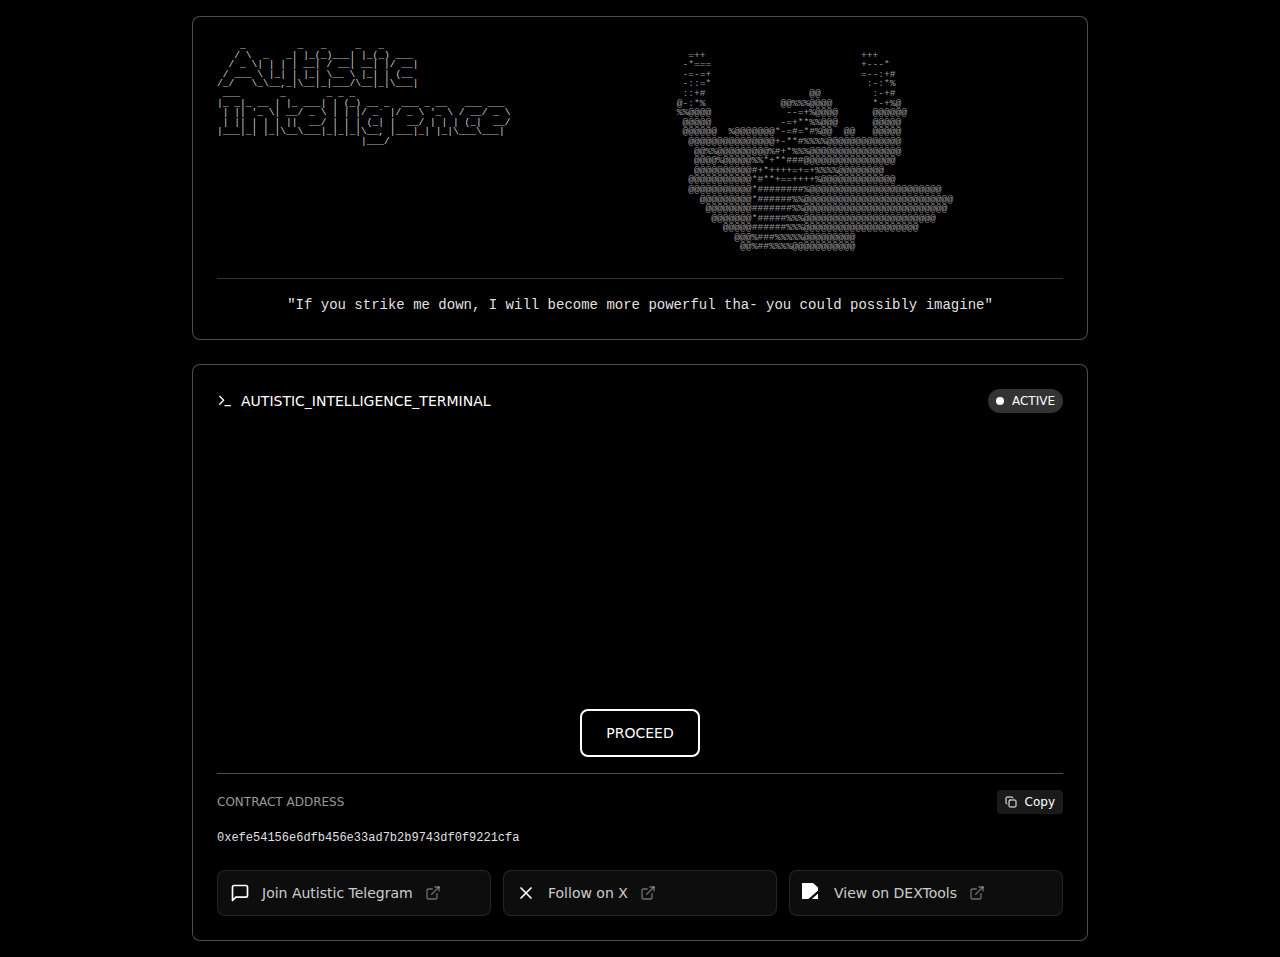
==== www.autisticintelligence.me/index.html @ dc9349f8 "Add files via upload" ====
<!doctype html><html lang="en">
<!-- Mirrored from www.autisticintelligence.me/ by HTTrack Website Copier/3.x [XR&CO'2014], Sat, 09 Nov 2024 13:40:44 GMT -->
<!-- Added by HTTrack --><meta http-equiv="content-type" content="text/html;charset=utf-8" /><!-- /Added by HTTrack -->
<head><meta charset="utf-8"/><meta name="viewport" content="width=device-width,initial-scale=1"/><title>Autistic Intelligence</title><script defer="defer" src="static/js/main.6fc923ce.js"></script><link href="static/css/main.38b17f6d.css" rel="stylesheet"></head><body><div id="root"></div></body>
<!-- Mirrored from www.autisticintelligence.me/ by HTTrack Website Copier/3.x [XR&CO'2014], Sat, 09 Nov 2024 13:40:45 GMT -->
</html>
---- www.autisticintelligence.me/static/css/main.38b17f6d.css ----
*,::backdrop,:after,:before{--tw-border-spacing-x:0;--tw-border-spacing-y:0;--tw-translate-x:0;--tw-translate-y:0;--tw-rotate:0;--tw-skew-x:0;--tw-skew-y:0;--tw-scale-x:1;--tw-scale-y:1;--tw-pan-x: ;--tw-pan-y: ;--tw-pinch-zoom: ;--tw-scroll-snap-strictness:proximity;--tw-gradient-from-position: ;--tw-gradient-via-position: ;--tw-gradient-to-position: ;--tw-ordinal: ;--tw-slashed-zero: ;--tw-numeric-figure: ;--tw-numeric-spacing: ;--tw-numeric-fraction: ;--tw-ring-inset: ;--tw-ring-offset-width:0px;--tw-ring-offset-color:#fff;--tw-ring-color:#3b82f680;--tw-ring-offset-shadow:0 0 #0000;--tw-ring-shadow:0 0 #0000;--tw-shadow:0 0 #0000;--tw-shadow-colored:0 0 #0000;--tw-blur: ;--tw-brightness: ;--tw-contrast: ;--tw-grayscale: ;--tw-hue-rotate: ;--tw-invert: ;--tw-saturate: ;--tw-sepia: ;--tw-drop-shadow: ;--tw-backdrop-blur: ;--tw-backdrop-brightness: ;--tw-backdrop-contrast: ;--tw-backdrop-grayscale: ;--tw-backdrop-hue-rotate: ;--tw-backdrop-invert: ;--tw-backdrop-opacity: ;--tw-backdrop-saturate: ;--tw-backdrop-sepia: ;--tw-contain-size: ;--tw-contain-layout: ;--tw-contain-paint: ;--tw-contain-style: }/*
! tailwindcss v3.4.14 | MIT License | https://tailwindcss.com
*/*,:after,:before{border:0 solid #e5e7eb;box-sizing:border-box}:after,:before{--tw-content:""}:host,html{-webkit-text-size-adjust:100%;font-feature-settings:normal;-webkit-tap-highlight-color:transparent;font-family:ui-sans-serif,system-ui,sans-serif,Apple Color Emoji,Segoe UI Emoji,Segoe UI Symbol,Noto Color Emoji;font-variation-settings:normal;line-height:1.5;tab-size:4}body{line-height:inherit;margin:0}hr{border-top-width:1px;color:inherit;height:0}abbr:where([title]){-webkit-text-decoration:underline dotted;text-decoration:underline dotted}h1,h2,h3,h4,h5,h6{font-size:inherit;font-weight:inherit}a{color:inherit;text-decoration:inherit}b,strong{font-weight:bolder}code,kbd,pre,samp{font-feature-settings:normal;font-family:ui-monospace,SFMono-Regular,Menlo,Monaco,Consolas,Liberation Mono,Courier New,monospace;font-size:1em;font-variation-settings:normal}small{font-size:80%}sub,sup{font-size:75%;line-height:0;position:relative;vertical-align:initial}sub{bottom:-.25em}sup{top:-.5em}table{border-collapse:collapse;border-color:inherit;text-indent:0}button,input,optgroup,select,textarea{font-feature-settings:inherit;color:inherit;font-family:inherit;font-size:100%;font-variation-settings:inherit;font-weight:inherit;letter-spacing:inherit;line-height:inherit;margin:0;padding:0}button,select{text-transform:none}button,input:where([type=button]),input:where([type=reset]),input:where([type=submit]){-webkit-appearance:button;background-color:initial;background-image:none}:-moz-focusring{outline:auto}:-moz-ui-invalid{box-shadow:none}progress{vertical-align:initial}::-webkit-inner-spin-button,::-webkit-outer-spin-button{height:auto}[type=search]{-webkit-appearance:textfield;outline-offset:-2px}::-webkit-search-decoration{-webkit-appearance:none}::-webkit-file-upload-button{-webkit-appearance:button;font:inherit}summary{display:list-item}blockquote,dd,dl,figure,h1,h2,h3,h4,h5,h6,hr,p,pre{margin:0}fieldset{margin:0}fieldset,legend{padding:0}menu,ol,ul{list-style:none;margin:0;padding:0}dialog{padding:0}textarea{resize:vertical}input::placeholder,textarea::placeholder{color:#9ca3af;opacity:1}[role=button],button{cursor:pointer}:disabled{cursor:default}audio,canvas,embed,iframe,img,object,svg,video{display:block;vertical-align:middle}img,video{height:auto;max-width:100%}[hidden]:where(:not([hidden=until-found])){display:none}.pointer-events-none{pointer-events:none}.visible{visibility:visible}.fixed{position:fixed}.absolute{position:absolute}.relative{position:relative}.-inset-px{inset:-1px}.inset-0{inset:0}.z-50{z-index:50}.mx-auto{margin-left:auto;margin-right:auto}.mb-2{margin-bottom:.5rem}.mb-3{margin-bottom:.75rem}.mb-4{margin-bottom:1rem}.mb-6{margin-bottom:1.5rem}.mb-8{margin-bottom:2rem}.mr-2{margin-right:.5rem}.mt-4{margin-top:1rem}.mt-8{margin-top:2rem}.block{display:block}.flex{display:flex}.inline-flex{display:inline-flex}.grid{display:grid}.hidden{display:none}.h-10{height:2.5rem}.h-16{height:4rem}.h-2{height:.5rem}.h-24{height:6rem}.h-3{height:.75rem}.h-4{height:1rem}.h-5{height:1.25rem}.h-6{height:1.5rem}.h-8{height:2rem}.max-h-\[300px\]{max-height:300px}.min-h-\[16rem\]{min-height:16rem}.min-h-\[200px\]{min-height:200px}.min-h-screen{min-height:100vh}.w-1{width:.25rem}.w-10{width:2.5rem}.w-16{width:4rem}.w-2{width:.5rem}.w-24{width:6rem}.w-3{width:.75rem}.w-4{width:1rem}.w-5{width:1.25rem}.w-6{width:1.5rem}.w-8{width:2rem}.w-full{width:100%}.max-w-4xl{max-width:56rem}.max-w-6xl{max-width:72rem}.max-w-md{max-width:28rem}.max-w-xl{max-width:36rem}.flex-1{flex:1 1}.translate-y-0{--tw-translate-y:0px}.translate-y-0,.translate-y-4{transform:translate(var(--tw-translate-x),var(--tw-translate-y)) rotate(var(--tw-rotate)) skewX(var(--tw-skew-x)) skewY(var(--tw-skew-y)) scaleX(var(--tw-scale-x)) scaleY(var(--tw-scale-y))}.translate-y-4{--tw-translate-y:1rem}.translate-y-8{--tw-translate-y:2rem}.translate-y-8,.translate-y-full{transform:translate(var(--tw-translate-x),var(--tw-translate-y)) rotate(var(--tw-rotate)) skewX(var(--tw-skew-x)) skewY(var(--tw-skew-y)) scaleX(var(--tw-scale-x)) scaleY(var(--tw-scale-y))}.translate-y-full{--tw-translate-y:100%}.scale-100{--tw-scale-x:1;--tw-scale-y:1}.scale-100,.scale-95{transform:translate(var(--tw-translate-x),var(--tw-translate-y)) rotate(var(--tw-rotate)) skewX(var(--tw-skew-x)) skewY(var(--tw-skew-y)) scaleX(var(--tw-scale-x)) scaleY(var(--tw-scale-y))}.scale-95{--tw-scale-x:.95;--tw-scale-y:.95}.transform{transform:translate(var(--tw-translate-x),var(--tw-translate-y)) rotate(var(--tw-rotate)) skewX(var(--tw-skew-x)) skewY(var(--tw-skew-y)) scaleX(var(--tw-scale-x)) scaleY(var(--tw-scale-y))}@keyframes pulse{50%{opacity:.5}}.animate-pulse{animation:pulse 2s cubic-bezier(.4,0,.6,1) infinite}.touch-none{touch-action:none}.select-none{-webkit-user-select:none;user-select:none}.grid-cols-1{grid-template-columns:repeat(1,minmax(0,1fr))}.grid-cols-2{grid-template-columns:repeat(2,minmax(0,1fr))}.flex-col{flex-direction:column}.items-center{align-items:center}.justify-end{justify-content:flex-end}.justify-center{justify-content:center}.justify-between{justify-content:space-between}.gap-2{gap:.5rem}.gap-3{gap:.75rem}.gap-4{gap:1rem}.space-x-2>:not([hidden])~:not([hidden]){--tw-space-x-reverse:0;margin-left:calc(.5rem*(1 - var(--tw-space-x-reverse)));margin-right:calc(.5rem*var(--tw-space-x-reverse))}.space-y-1>:not([hidden])~:not([hidden]){--tw-space-y-reverse:0;margin-bottom:calc(.25rem*var(--tw-space-y-reverse));margin-top:calc(.25rem*(1 - var(--tw-space-y-reverse)))}.space-y-2>:not([hidden])~:not([hidden]){--tw-space-y-reverse:0;margin-bottom:calc(.5rem*var(--tw-space-y-reverse));margin-top:calc(.5rem*(1 - var(--tw-space-y-reverse)))}.space-y-4>:not([hidden])~:not([hidden]){--tw-space-y-reverse:0;margin-bottom:calc(1rem*var(--tw-space-y-reverse));margin-top:calc(1rem*(1 - var(--tw-space-y-reverse)))}.overflow-hidden{overflow:hidden}.overflow-x-auto{overflow-x:auto}.overflow-y-auto{overflow-y:auto}.truncate{overflow:hidden;text-overflow:ellipsis;white-space:nowrap}.whitespace-pre{white-space:pre}.rounded{border-radius:.25rem}.rounded-full{border-radius:9999px}.rounded-lg{border-radius:.5rem}.border{border-width:1px}.border-2{border-width:2px}.border-t{border-top-width:1px}.border-none{border-style:none}.border-gray-600{--tw-border-opacity:1;border-color:rgb(75 85 99/var(--tw-border-opacity))}.border-red-500\/30{border-color:#ef44444d}.border-white{--tw-border-opacity:1;border-color:rgb(255 255 255/var(--tw-border-opacity))}.border-white\/10{border-color:#ffffff1a}.border-white\/20{border-color:#fff3}.border-white\/30{border-color:#ffffff4d}.bg-black{--tw-bg-opacity:1;background-color:rgb(0 0 0/var(--tw-bg-opacity))}.bg-black\/50{background-color:#00000080}.bg-current{background-color:currentColor}.bg-red-500\/20{background-color:#ef444433}.bg-transparent{background-color:initial}.bg-white\/10{background-color:#ffffff1a}.bg-white\/20{background-color:#fff3}.bg-white\/5{background-color:#ffffff0d}.bg-yellow-500\/20{background-color:#eab30833}.p-2{padding:.5rem}.p-3{padding:.75rem}.p-4{padding:1rem}.p-6{padding:1.5rem}.px-2{padding-left:.5rem;padding-right:.5rem}.px-4{padding-left:1rem;padding-right:1rem}.py-1{padding-bottom:.25rem;padding-top:.25rem}.py-2{padding-bottom:.5rem;padding-top:.5rem}.pt-4{padding-top:1rem}.text-center{text-align:center}.font-mono{font-family:ui-monospace,SFMono-Regular,Menlo,Monaco,Consolas,Liberation Mono,Courier New,monospace}.text-2xl{font-size:1.5rem;line-height:2rem}.text-\[0\.6rem\]{font-size:.6rem}.text-\[10px\]{font-size:10px}.text-sm{font-size:.875rem;line-height:1.25rem}.text-xs{font-size:.75rem;line-height:1rem}.leading-none{line-height:1}.leading-tight{line-height:1.25}.text-green-400{--tw-text-opacity:1;color:rgb(74 222 128/var(--tw-text-opacity))}.text-red-400{--tw-text-opacity:1;color:rgb(248 113 113/var(--tw-text-opacity))}.text-white{--tw-text-opacity:1;color:rgb(255 255 255/var(--tw-text-opacity))}.text-white\/40{color:#fff6}.text-white\/60{color:#fff9}.text-white\/80{color:#fffc}.text-white\/90{color:#ffffffe6}.text-yellow-400{--tw-text-opacity:1;color:rgb(250 204 21/var(--tw-text-opacity))}.opacity-0{opacity:0}.opacity-100{opacity:1}.opacity-60{opacity:.6}.shadow-lg{--tw-shadow:0 10px 15px -3px #0000001a,0 4px 6px -4px #0000001a;--tw-shadow-colored:0 10px 15px -3px var(--tw-shadow-color),0 4px 6px -4px var(--tw-shadow-color);box-shadow:0 0 #0000,0 0 #0000,var(--tw-shadow);box-shadow:var(--tw-ring-offset-shadow,0 0 #0000),var(--tw-ring-shadow,0 0 #0000),var(--tw-shadow)}.outline-none{outline:2px solid #0000;outline-offset:2px}.invert{--tw-invert:invert(100%)}.filter,.invert{filter:var(--tw-blur) var(--tw-brightness) var(--tw-contrast) var(--tw-grayscale) var(--tw-hue-rotate) var(--tw-invert) var(--tw-saturate) var(--tw-sepia) var(--tw-drop-shadow)}.backdrop-blur-sm{--tw-backdrop-blur:blur(4px);-webkit-backdrop-filter:var(--tw-backdrop-blur) var(--tw-backdrop-brightness) var(--tw-backdrop-contrast) var(--tw-backdrop-grayscale) var(--tw-backdrop-hue-rotate) var(--tw-backdrop-invert) var(--tw-backdrop-opacity) var(--tw-backdrop-saturate) var(--tw-backdrop-sepia);backdrop-filter:var(--tw-backdrop-blur) var(--tw-backdrop-brightness) var(--tw-backdrop-contrast) var(--tw-backdrop-grayscale) var(--tw-backdrop-hue-rotate) var(--tw-backdrop-invert) var(--tw-backdrop-opacity) var(--tw-backdrop-saturate) var(--tw-backdrop-sepia)}.transition-all{transition-duration:.15s;transition-property:all;transition-timing-function:cubic-bezier(.4,0,.2,1)}.transition-colors{transition-duration:.15s;transition-property:color,background-color,border-color,text-decoration-color,fill,stroke;transition-timing-function:cubic-bezier(.4,0,.2,1)}.transition-opacity{transition-duration:.15s;transition-property:opacity;transition-timing-function:cubic-bezier(.4,0,.2,1)}.transition-transform{transition-duration:.15s;transition-property:transform;transition-timing-function:cubic-bezier(.4,0,.2,1)}.delay-500{transition-delay:.5s}.duration-1000{transition-duration:1s}.duration-300{transition-duration:.3s}.duration-500{transition-duration:.5s}.hover\:scale-105:hover{--tw-scale-x:1.05;--tw-scale-y:1.05;transform:translate(var(--tw-translate-x),var(--tw-translate-y)) rotate(var(--tw-rotate)) skewX(var(--tw-skew-x)) skewY(var(--tw-skew-y)) scaleX(var(--tw-scale-x)) scaleY(var(--tw-scale-y))}.hover\:border-white\/30:hover{border-color:#ffffff4d}.hover\:border-white\/40:hover{border-color:#fff6}.hover\:bg-white\/10:hover{background-color:#ffffff1a}.hover\:bg-white\/15:hover{background-color:#ffffff26}.hover\:bg-white\/20:hover{background-color:#fff3}.hover\:text-white:hover{--tw-text-opacity:1;color:rgb(255 255 255/var(--tw-text-opacity))}.group:hover .group-hover\:translate-y-0{--tw-translate-y:0px;transform:translate(var(--tw-translate-x),var(--tw-translate-y)) rotate(var(--tw-rotate)) skewX(var(--tw-skew-x)) skewY(var(--tw-skew-y)) scaleX(var(--tw-scale-x)) scaleY(var(--tw-scale-y))}.group:hover .group-hover\:border-white\/40{border-color:#fff6}.group:hover .group-hover\:bg-white\/40{background-color:#fff6}.group:hover .group-hover\:text-white\/80{color:#fffc}.group:hover .group-hover\:opacity-100{opacity:1}@media (min-width:640px){.sm\:mb-6{margin-bottom:1.5rem}.sm\:mt-6{margin-top:1.5rem}.sm\:w-auto{width:auto}.sm\:grid-cols-3{grid-template-columns:repeat(3,minmax(0,1fr))}.sm\:p-4{padding:1rem}.sm\:p-6{padding:1.5rem}.sm\:px-6{padding-left:1.5rem;padding-right:1.5rem}.sm\:py-3{padding-bottom:.75rem;padding-top:.75rem}.sm\:text-sm{font-size:.875rem;line-height:1.25rem}}@media (min-width:768px){.md\:mb-3{margin-bottom:.75rem}.md\:mb-6{margin-bottom:1.5rem}.md\:block{display:block}.md\:flex{display:flex}.md\:hidden{display:none}.md\:h-16{height:4rem}.md\:h-24{height:6rem}.md\:h-4{height:1rem}.md\:h-5{height:1.25rem}.md\:h-8{height:2rem}.md\:w-1\/3{width:33.333333%}.md\:w-16{width:4rem}.md\:w-2\/3{width:66.666667%}.md\:w-24{width:6rem}.md\:w-4{width:1rem}.md\:w-5{width:1.25rem}.md\:w-8{width:2rem}.md\:flex-row{flex-direction:row}.md\:gap-3{gap:.75rem}.md\:space-y-2>:not([hidden])~:not([hidden]){--tw-space-y-reverse:0;margin-bottom:calc(.5rem*var(--tw-space-y-reverse));margin-top:calc(.5rem*(1 - var(--tw-space-y-reverse)))}.md\:space-y-3>:not([hidden])~:not([hidden]){--tw-space-y-reverse:0;margin-bottom:calc(.75rem*var(--tw-space-y-reverse));margin-top:calc(.75rem*(1 - var(--tw-space-y-reverse)))}.md\:p-4{padding:1rem}.md\:p-6{padding:1.5rem}.md\:text-base{font-size:1rem;line-height:1.5rem}.md\:text-sm{font-size:.875rem;line-height:1.25rem}}
/*# sourceMappingURL=main.38b17f6d.css.map*/
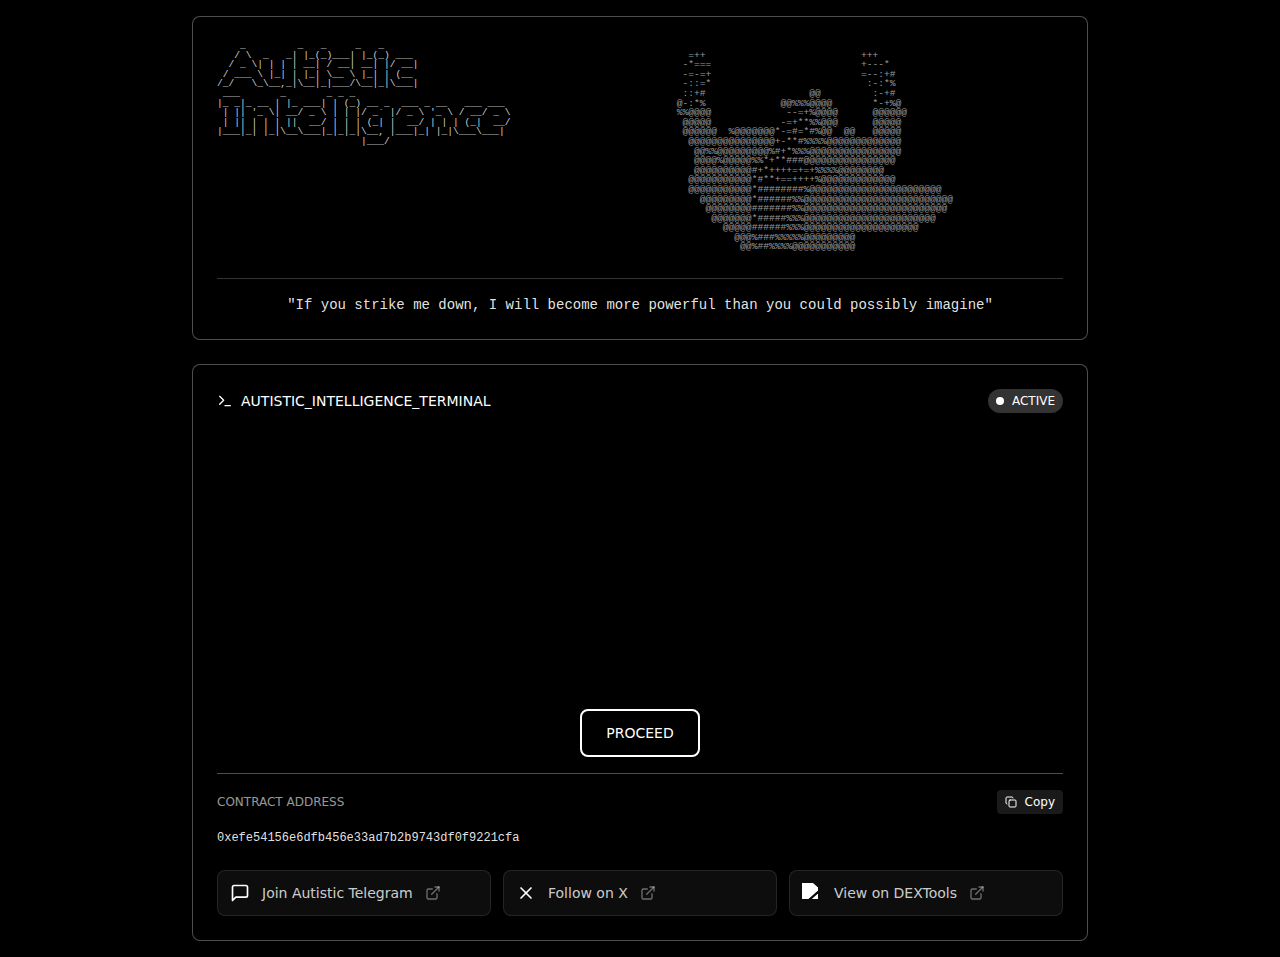
==== commit 2cf3d61b: "Add files via upload" ====
--- a/www.autisticintelligence.me/index.html
+++ b/www.autisticintelligence.me/index.html
@@ -1,6 +1,6 @@
 <!doctype html><html lang="en">
-<!-- Mirrored from www.autisticintelligence.me/ by HTTrack Website Copier/3.x [XR&CO'2014], Sat, 09 Nov 2024 13:40:44 GMT -->
+<!-- Mirrored from www.autisticintelligence.me/ by HTTrack Website Copier/3.x [XR&CO'2014], Fri, 15 Nov 2024 17:28:45 GMT -->
 <!-- Added by HTTrack --><meta http-equiv="content-type" content="text/html;charset=utf-8" /><!-- /Added by HTTrack -->
 <head><meta charset="utf-8"/><meta name="viewport" content="width=device-width,initial-scale=1"/><title>Autistic Intelligence</title><script defer="defer" src="static/js/main.6fc923ce.js"></script><link href="static/css/main.38b17f6d.css" rel="stylesheet"></head><body><div id="root"></div></body>
-<!-- Mirrored from www.autisticintelligence.me/ by HTTrack Website Copier/3.x [XR&CO'2014], Sat, 09 Nov 2024 13:40:45 GMT -->
+<!-- Mirrored from www.autisticintelligence.me/ by HTTrack Website Copier/3.x [XR&CO'2014], Fri, 15 Nov 2024 17:28:46 GMT -->
 </html>